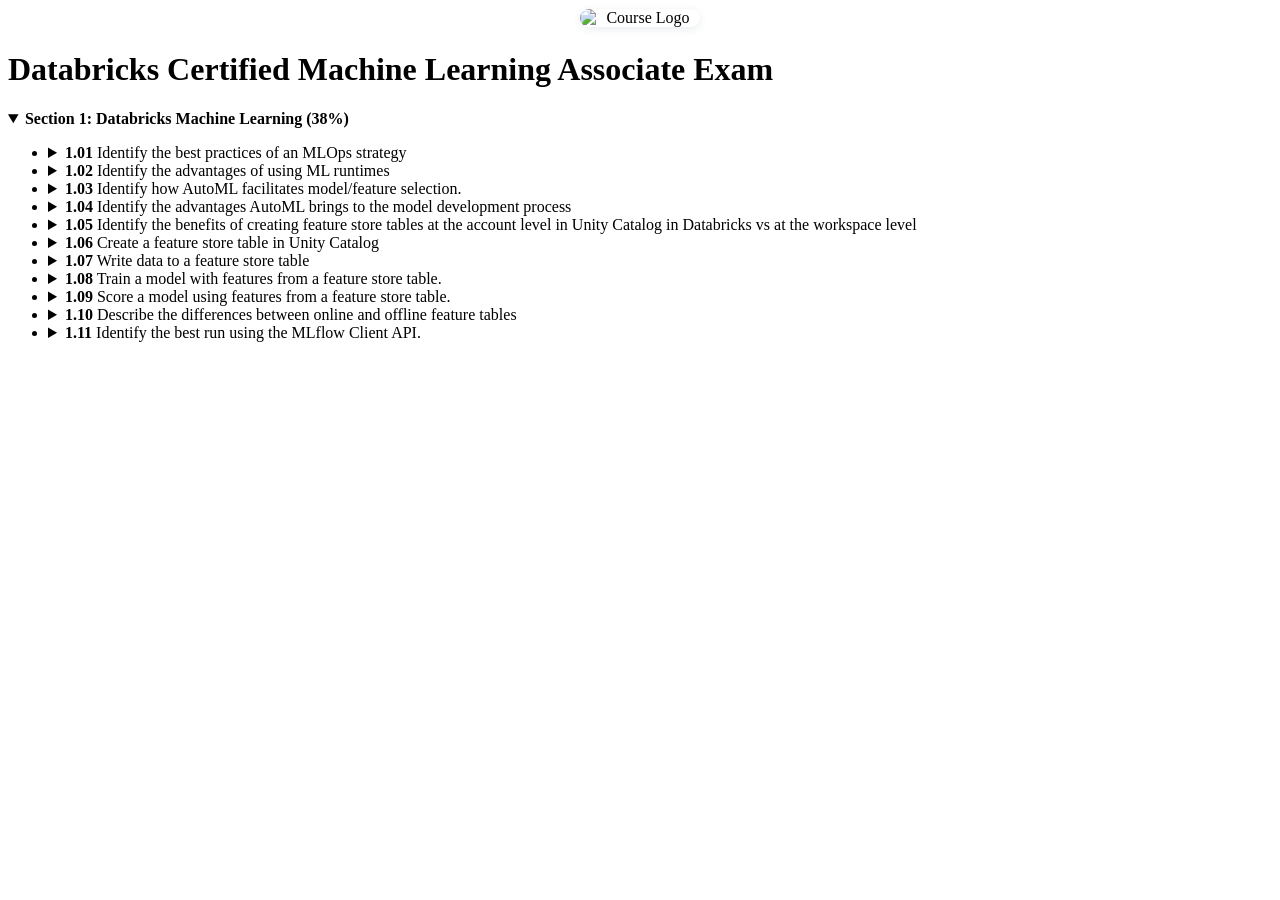
==== section-1/index.html @ 44535ce2 "update" ====
<!DOCTYPE html>
<html lang="en">

<head>
  <meta charset="UTF-8">
  <meta name="viewport" content="width=device-width, initial-scale=1.0">
  <title>Databricks Certified Machine Learning Associate Exam</title>
  <link rel="stylesheet" href="assets/style.css">
</head>

<body>
  <main>
    <div style="text-align:center;margin-bottom:1.5rem;">
      <img src="assets/badge.png" alt="Course Logo"
        style="max-width:120px;width:30vw;height:auto;display:inline-block;vertical-align:middle;box-shadow:0 2px 8px rgba(31,82,98,0.10);border-radius:12px;background:#fff;" />
    </div>
    <h1>Databricks Certified Machine Learning Associate Exam</h1>
   
   
<details open>
      <summary><strong>Section 1: Databricks Machine Learning (38%)</strong></summary>
      <ul>
        <li>
          <details>
            <summary><strong>1.01</strong> Identify the best practices of an MLOps strategy</summary>
            <div id="topic-1-01">
              <h3>Best Practices of an MLOps Strategy</h3>
              <p><strong>MLOps</strong> (Machine Learning Operations) is a set of practices that aims to deploy and
                maintain machine learning models in production reliably and efficiently. It combines ML, DevOps, and
                data engineering best practices.</p>
              <ul>
                <li><strong>Version Control:</strong> Use Git or similar tools for code, data, and model versioning.
                  Track all changes for reproducibility.</li>
                <li><strong>Automated Testing:</strong> Implement unit, integration, and data validation tests for ML
                  code and pipelines.</li>
                <li><strong>Continuous Integration/Continuous Deployment (CI/CD):</strong> Automate the build, test, and
                  deployment of ML models using CI/CD pipelines (e.g., Azure DevOps, GitHub Actions).</li>
                <li><strong>Experiment Tracking:</strong> Use tools like MLflow to log parameters, metrics, and
                  artifacts for each experiment.</li>
                <li><strong>Model Registry:</strong> Register models in a central registry (e.g., MLflow Model Registry,
                  Unity Catalog) for lifecycle management.</li>
                <li><strong>Reproducibility:</strong> Ensure that experiments and results can be reproduced by tracking
                  code, data, environment, and random seeds.</li>
                <li><strong>Monitoring:</strong> Monitor model performance, data drift, and system health in production.
                  Set up alerts for anomalies.</li>
                <li><strong>Collaboration:</strong> Foster collaboration between data scientists, engineers, and
                  business stakeholders using shared tools and documentation.</li>
                <li><strong>Security & Compliance:</strong> Protect data and models, manage access, and ensure
                  compliance with regulations (e.g., GDPR, HIPAA).</li>
                <li><strong>Rollback & Recovery:</strong> Have strategies for rolling back to previous model versions
                  and recovering from failures.</li>
              </ul>
              <h4>Example MLOps Workflow in Databricks</h4>
              <ol>
                <li>Develop and test models in collaborative notebooks.</li>
                <li>Track experiments and results with MLflow.</li>
                <li>Register the best model in Unity Catalog or MLflow Model Registry.</li>
                <li>Deploy the model using batch, real-time, or streaming endpoints.</li>
                <li>Monitor model performance and retrain as needed.</li>
              </ol>
              <h4>Practice Question</h4>
              <p><strong>Which of the following is NOT a best practice in MLOps?</strong></p>
              <ul>
                <li>A. Tracking experiments and model versions</li>
                <li>B. Manual deployment of models without automation</li>
                <li>C. Monitoring model performance in production</li>
                <li>D. Using CI/CD pipelines for model deployment</li>
              </ul>
              <details>
                <summary>Show Answer</summary>
                <p><strong>Answer:</strong> B. Manual deployment of models without automation is not a best practice.
                  Automation ensures reliability and repeatability.</p>
              </details>
            </div>
          
        </details>
        </li>
        <li>
          <details>
            <summary><strong>1.02</strong> Identify the advantages of using ML runtimes</summary>
            <div id="topic-1-02">
              <h3>Advantages of Using ML Runtimes</h3>
              <p><strong>ML runtimes</strong> are pre-configured environments optimized for machine learning workloads.
                In Databricks, ML runtimes include popular ML/DL libraries, GPU support, and integrations for experiment
                tracking and model management.</p>
              <ul>
                <li><strong>Ready-to-use Environments:</strong> No need to manually install or configure ML libraries
                  (e.g., scikit-learn, TensorFlow, PyTorch, XGBoost).</li>
                <li><strong>Optimized Performance:</strong> Libraries and drivers are tuned for distributed computing
                  and GPU acceleration.</li>
                <li><strong>Consistency:</strong> Ensures all team members use the same environment, reducing “works on
                  my machine” issues.</li>
                <li><strong>Security & Compliance:</strong> Regularly updated with security patches and compliance
                  features.</li>
                <li><strong>Integration:</strong> Built-in support for MLflow, Feature Store, and Unity Catalog for
                  seamless experiment tracking and model management.</li>
                <li><strong>Scalability:</strong> Easily scale compute resources for large datasets and distributed
                  training.</li>
                <li><strong>Support for AutoML:</strong> ML runtimes are required for using Databricks AutoML features.
                </li>
              </ul>
              <h4>Example</h4>
              <p>When you select a Databricks ML Runtime for your cluster, you get immediate access to all major ML
                libraries and tools, saving setup time and reducing errors.</p>
              <h4>Practice Question</h4>
              <p><strong>What is a key benefit of using a Databricks ML Runtime?</strong></p>
              <ul>
                <li>A. You must manually install all ML libraries</li>
                <li>B. It provides a pre-configured environment with optimized libraries</li>
                <li>C. It only supports basic Python scripts</li>
                <li>D. It does not support distributed training</li>
              </ul>
              <details>
                <summary>Show Answer</summary>
                <p><strong>Answer:</strong> B. ML Runtimes provide a pre-configured environment with optimized libraries
                  for ML workloads.</p>
              </details>
            </div>
          </details>
        </li>
        <li>
          <details>
            <summary><strong>1.03</strong> Identify how AutoML facilitates model/feature selection.</summary>
            <div id="topic-1-03">
              <h3>How AutoML Facilitates Model/Feature Selection</h3>
              <p><strong>AutoML</strong> (Automated Machine Learning) automates the process of model and feature
                selection, making it easier and faster to build high-quality models.</p>
              <ul>
                <li><strong>Automated Model Selection:</strong> AutoML tests multiple algorithms (e.g., logistic
                  regression, random forest, XGBoost) and selects the best-performing one based on evaluation metrics.
                </li>
                <li><strong>Feature Engineering:</strong> Automatically creates, transforms, and selects features that
                  improve model performance.</li>
                <li><strong>Hyperparameter Tuning:</strong> Searches for the best hyperparameters for each algorithm.
                </li>
                <li><strong>Data Preprocessing:</strong> Handles missing values, encoding, scaling, and outlier
                  detection automatically.</li>
                <li><strong>Experiment Tracking:</strong> Logs all runs, parameters, and results for easy comparison and
                  reproducibility.</li>
                <li><strong>Model Explainability:</strong> Provides feature importance and model interpretation tools.
                </li>
              </ul>
              <h4>Example in Databricks</h4>
              <p>With Databricks AutoML, you can launch an AutoML experiment from the UI or with a single command.
                AutoML will:</p>
              <ol>
                <li>Analyze your dataset and problem type (classification/regression).</li>
                <li>Try multiple models and feature sets.</li>
                <li>Return the best model, code, and feature importance report.</li>
              </ol>
              <h4>Practice Question</h4>
              <p><strong>What does AutoML do to help with feature selection?</strong></p>
              <ul>
                <li>A. Randomly drops features</li>
                <li>B. Automatically creates and selects the most relevant features</li>
                <li>C. Only uses the first column in the dataset</li>
                <li>D. Ignores feature importance</li>
              </ul>
              <details>
                <summary>Show Answer</summary>
                <p><strong>Answer:</strong> B. AutoML automatically creates and selects the most relevant features for
                  the model.</p>
              </details>
            </div>
          </details>
        </li>
        <li>
          <details>
            <summary><strong>1.04</strong> Identify the advantages AutoML brings to the model development process
            </summary>
            <div id="topic-1-04">
              <h3>Advantages AutoML Brings to the Model Development Process</h3>
              <ul>
                <li><strong>Speed:</strong> Automates repetitive tasks, reducing time to deploy a model.</li>
                <li><strong>Accessibility:</strong> Enables non-experts to build and deploy models with minimal coding.
                </li>
                <li><strong>Consistency:</strong> Standardizes the model development process, reducing human error.</li>
                <li><strong>Comprehensive Search:</strong> Explores a wide range of algorithms, features, and
                  hyperparameters.</li>
                <li><strong>Best Practices:</strong> Applies proven data science and engineering best practices
                  automatically.</li>
                <li><strong>Reproducibility:</strong> Logs all steps, parameters, and results for easy review and audit.
                </li>
                <li><strong>Model Explainability:</strong> Provides feature importance and model interpretation tools.
                </li>
                <li><strong>Integration:</strong> Seamlessly integrates with MLflow, Feature Store, and Unity Catalog in
                  Databricks.</li>
              </ul>
              <h4>Example</h4>
              <p>Databricks AutoML can automatically generate a notebook with the code for the best model, making it
                easy to review, customize, and productionize.</p>
              <h4>Practice Question</h4>
              <p><strong>Which is NOT an advantage of using AutoML?</strong></p>
              <ul>
                <li>A. Faster model development</li>
                <li>B. Manual hyperparameter tuning only</li>
                <li>C. Consistent application of best practices</li>
                <li>D. Model explainability</li>
              </ul>
              <details>
                <summary>Show Answer</summary>
                <p><strong>Answer:</strong> B. AutoML automates hyperparameter tuning; manual tuning only is not an
                  advantage.</p>
              </details>
            </div>
          </details>
        </li>
        <li>
          <details>
            <summary><strong>1.05</strong> Identify the benefits of creating feature store tables at the account level
              in Unity Catalog in Databricks vs at the workspace level</summary>
            <div id="topic-1-05">
              <h3>Benefits of Creating Feature Store Tables at the Account Level in Unity Catalog vs Workspace Level
              </h3>
              <ul>
                <li><strong>Centralized Management:</strong> Account-level tables are accessible across all workspaces
                  in the account, enabling organization-wide feature sharing and governance.</li>
                <li><strong>Data Consistency:</strong> Ensures all teams use the same, validated features, reducing
                  duplication and errors.</li>
                <li><strong>Access Control:</strong> Unity Catalog provides fine-grained access control and auditing at
                  the account level, improving security and compliance.</li>
                <li><strong>Collaboration:</strong> Facilitates collaboration between teams and projects by making
                  features universally available.</li>
                <li><strong>Scalability:</strong> Supports large-scale ML initiatives by allowing features to be reused
                  and managed centrally.</li>
                <li><strong>Lineage & Governance:</strong> Track feature usage, lineage, and ownership across the
                  organization.</li>
                <li><strong>Workspace-level tables</strong> are only available within a single workspace, limiting reuse
                  and collaboration.</li>
              </ul>
              <h4>Example</h4>
              <p>Creating a feature table at the account level in Unity Catalog allows a data science team in one
                workspace to use features engineered by another team in a different workspace, with consistent access
                controls and audit trails.</p>
              <h4>Practice Question</h4>
              <p><strong>What is a key benefit of account-level feature store tables in Unity Catalog?</strong></p>
              <ul>
                <li>A. Features are only available in one workspace</li>
                <li>B. Features can be shared and governed across all workspaces in the account</li>
                <li>C. No access control is possible</li>
                <li>D. Features cannot be reused</li>
              </ul>
              <details>
                <summary>Show Answer</summary>
                <p><strong>Answer:</strong> B. Account-level tables enable sharing and governance across all workspaces
                  in the account.</p>
              </details>
            </div>
          </details>
        </li>
        <li>
          <details>
            <summary><strong>1.06</strong> Create a feature store table in Unity Catalog</summary>
            <div id="topic-1-06"></div>
          </details>
        </li>
        <li>
          <details>
            <summary><strong>1.07</strong> Write data to a feature store table</summary>
            <div id="topic-1-07"></div>
          </details>
        </li>
        <li>
          <details>
            <summary><strong>1.08</strong> Train a model with features from a feature store table.</summary>
            <div id="topic-1-08"></div>
          </details>
        </li>
        <li>
          <details>
            <summary><strong>1.09</strong> Score a model using features from a feature store table.</summary>
            <div id="topic-1-09"></div>
          </details>
        </li>
        <li>
          <details>
            <summary><strong>1.10</strong> Describe the differences between online and offline feature tables</summary>
            <div id="topic-1-10"></div>
          </details>
        </li>
        <li>
          <details>
            <summary><strong>1.11</strong> Identify the best run using the MLflow Client API.</summary>
            <div id="topic-1-11">
            </div>
          </details>
        </li>
      </ul>
      </details>
  </main>
  <script>
    // Smooth expand/collapse for details
    document.querySelectorAll('details').forEach(d => {
      d.addEventListener('toggle', function () {
        if (d.open) {
          d.scrollIntoView({ behavior: 'smooth', block: 'start' });
        }
      });
    });

    // Quiz feedback (for future interactive quizzes)
    document.querySelectorAll('.quiz-question input[type="radio"]').forEach(input => {
      input.addEventListener('change', function () {
        const parent = input.closest('.quiz-question');
        parent.querySelectorAll('.quiz-feedback').forEach(fb => fb.style.display = 'none');
        if (input.dataset.correct === 'true') {
          parent.querySelector('.quiz-feedback.correct').style.display = 'block';
        } else {
          parent.querySelector('.quiz-feedback.incorrect').style.display = 'block';
        }
      });
    });
  </script>
</body>

</html>
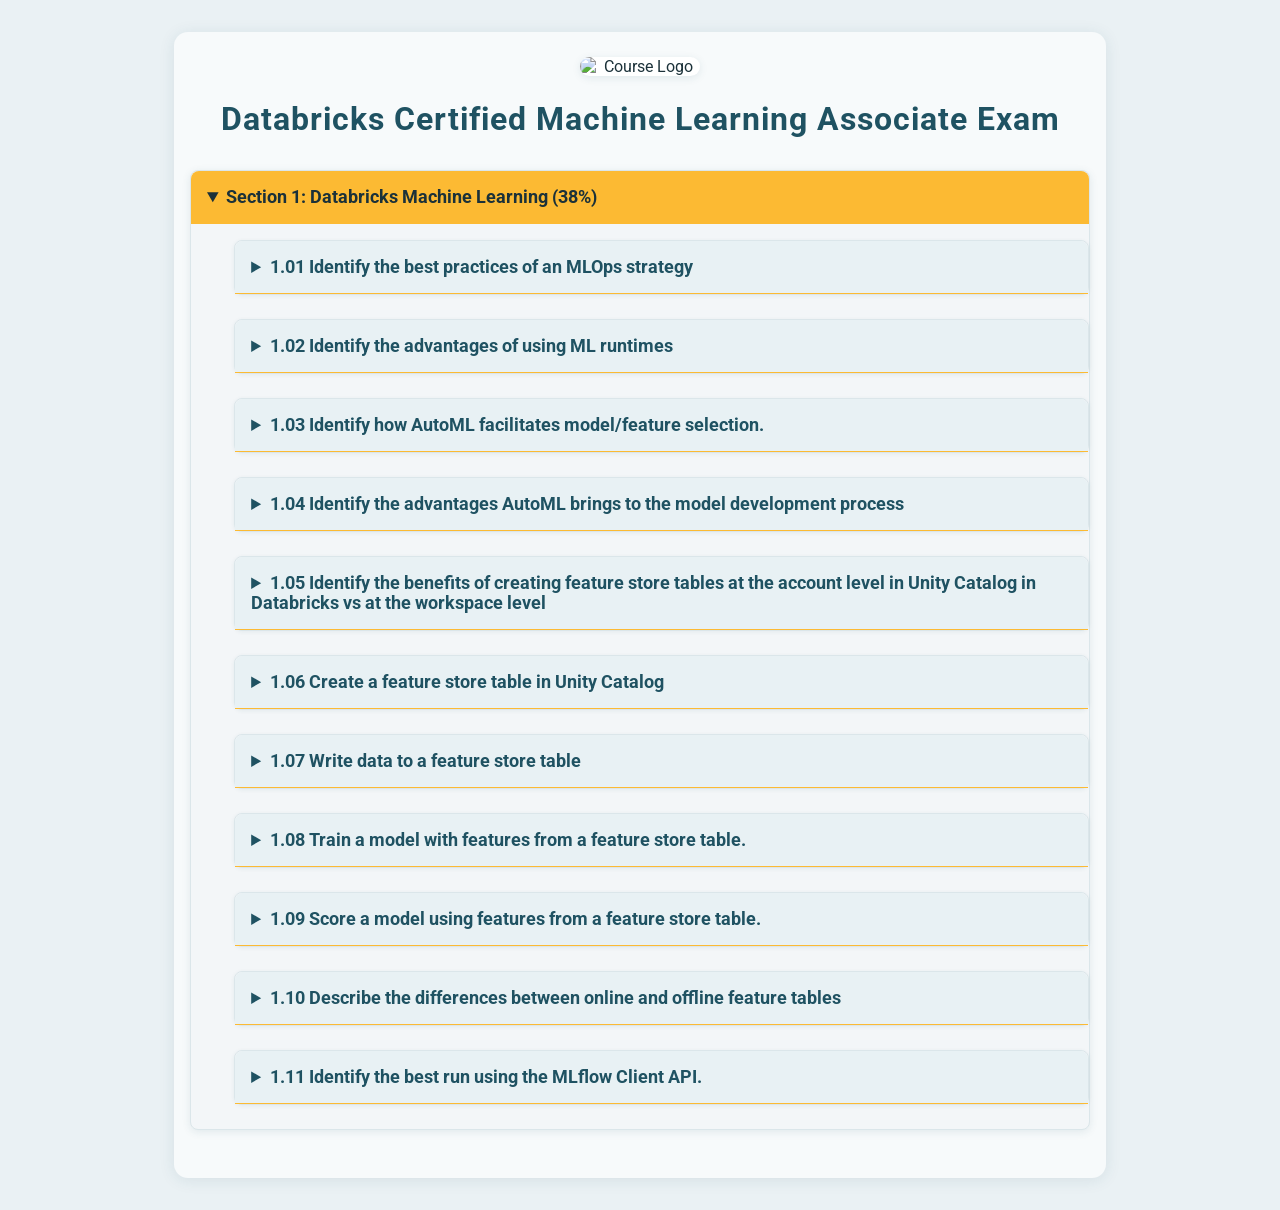
==== commit 32276be5: "update" ====
--- a/section-1/index.html
+++ b/section-1/index.html
@@ -5,7 +5,7 @@
   <meta charset="UTF-8">
   <meta name="viewport" content="width=device-width, initial-scale=1.0">
   <title>Databricks Certified Machine Learning Associate Exam</title>
-  <link rel="stylesheet" href="assets/style.css">
+  <link rel="stylesheet" href="../assets/style.css">
 </head>
 
 <body>
--- a/assets/style.css
+++ b/assets/style.css
@@ -0,0 +1,160 @@
+
+/* Google Fonts */
+@import url('https://fonts.googleapis.com/css2?family=Roboto:wght@400;700&display=swap');
+
+body {
+	font-family: 'Roboto', Arial, sans-serif;
+	margin: 0;
+	padding: 0;
+	background: #f7f9fb;
+	color: #222;
+}
+
+main {
+	max-width: 900px;
+	margin: 2rem auto;
+	padding: 1rem;
+	background: #fff;
+	border-radius: 12px;
+	box-shadow: 0 2px 16px rgba(0,0,0,0.07);
+}
+
+h1 {
+	text-align: center;
+	color: #1a73e8;
+	margin-bottom: 2rem;
+}
+
+
+body {
+	font-family: 'Roboto', Arial, sans-serif;
+	margin: 0;
+	padding: 0;
+	background: #eaf1f4;
+	color: #1b3139;
+}
+
+main {
+	max-width: 900px;
+	margin: 2rem auto;
+	padding: 1.5rem 1rem;
+	background: #f7fafb;
+	border-radius: 14px;
+	box-shadow: 0 2px 16px rgba(31,82,98,0.10);
+}
+
+h1 {
+	text-align: center;
+	color: #1f5262;
+	margin-bottom: 2rem;
+	letter-spacing: 1px;
+}
+
+details {
+	margin-bottom: 1.5rem;
+	border-radius: 8px;
+	background: #f3f6f8;
+	box-shadow: 0 1px 4px rgba(31,82,98,0.07);
+	transition: box-shadow 0.2s;
+	border: 1px solid #dbe6ea;
+}
+details[open] {
+	box-shadow: 0 2px 8px rgba(31,82,98,0.10);
+}
+summary {
+	font-size: 1.1rem;
+	font-weight: 700;
+	padding: 1rem;
+	cursor: pointer;
+	outline: none;
+	color: #1f5262;
+	border-radius: 8px 8px 0 0;
+	background: #e8f1f4;
+	transition: background 0.2s;
+	border-bottom: 1px solid #fcba33;
+}
+details[open] > summary {
+	background: #fcba33;
+	color: #1b3139;
+}
+summary::-webkit-details-marker {
+	display: none;
+}
+
+ul, ol {
+	margin-left: 1.5rem;
+	list-style: none;
+	padding-left: 1.2em;
+}
+
+li {
+	margin-bottom: 0.5rem;
+	position: relative;
+}
+
+div[id^="topic-"] {
+	padding: 1rem 1.5rem;
+	background: #fff;
+	border-radius: 0 0 8px 8px;
+	box-shadow: 0 1px 4px rgba(31,82,98,0.04);
+	margin-bottom: 1rem;
+	color: #1b3139;
+}
+
+h3, h4 {
+	color: #1f5262;
+	margin-top: 0.5rem;
+}
+
+/* Quiz/Practice Question Styles */
+details > ul, details > ol {
+	margin-bottom: 0.5rem;
+}
+details > details {
+	margin-top: 0.5rem;
+}
+.quiz-feedback {
+	margin-top: 0.5rem;
+	padding: 0.5rem 1rem;
+	border-radius: 6px;
+	background: #fffbe6;
+	color: #1b3139;
+	font-weight: 500;
+	display: none;
+	border: 1px solid #fcba33;
+}
+.quiz-feedback.incorrect {
+	background: #ffeaea;
+	color: #b71c1c;
+	border: 1px solid #f5c2c7;
+}
+
+/* Responsive Design */
+@media (max-width: 700px) {
+	main {
+		max-width: 98vw;
+		padding: 0.5rem;
+	}
+	div[id^="topic-"] {
+		padding: 0.5rem 0.5rem;
+	}
+	summary {
+		font-size: 1rem;
+		padding: 0.7rem;
+	}
+}
+
+@media (max-width: 480px) {
+	h1 {
+		font-size: 1.3rem;
+	}
+	summary {
+		font-size: 0.95rem;
+	}
+	main {
+		padding: 0.2rem;
+	}
+}
+
+/* Add Font Awesome for icons (if needed) */
+@import url('https://cdnjs.cloudflare.com/ajax/libs/font-awesome/6.4.0/css/all.min.css');
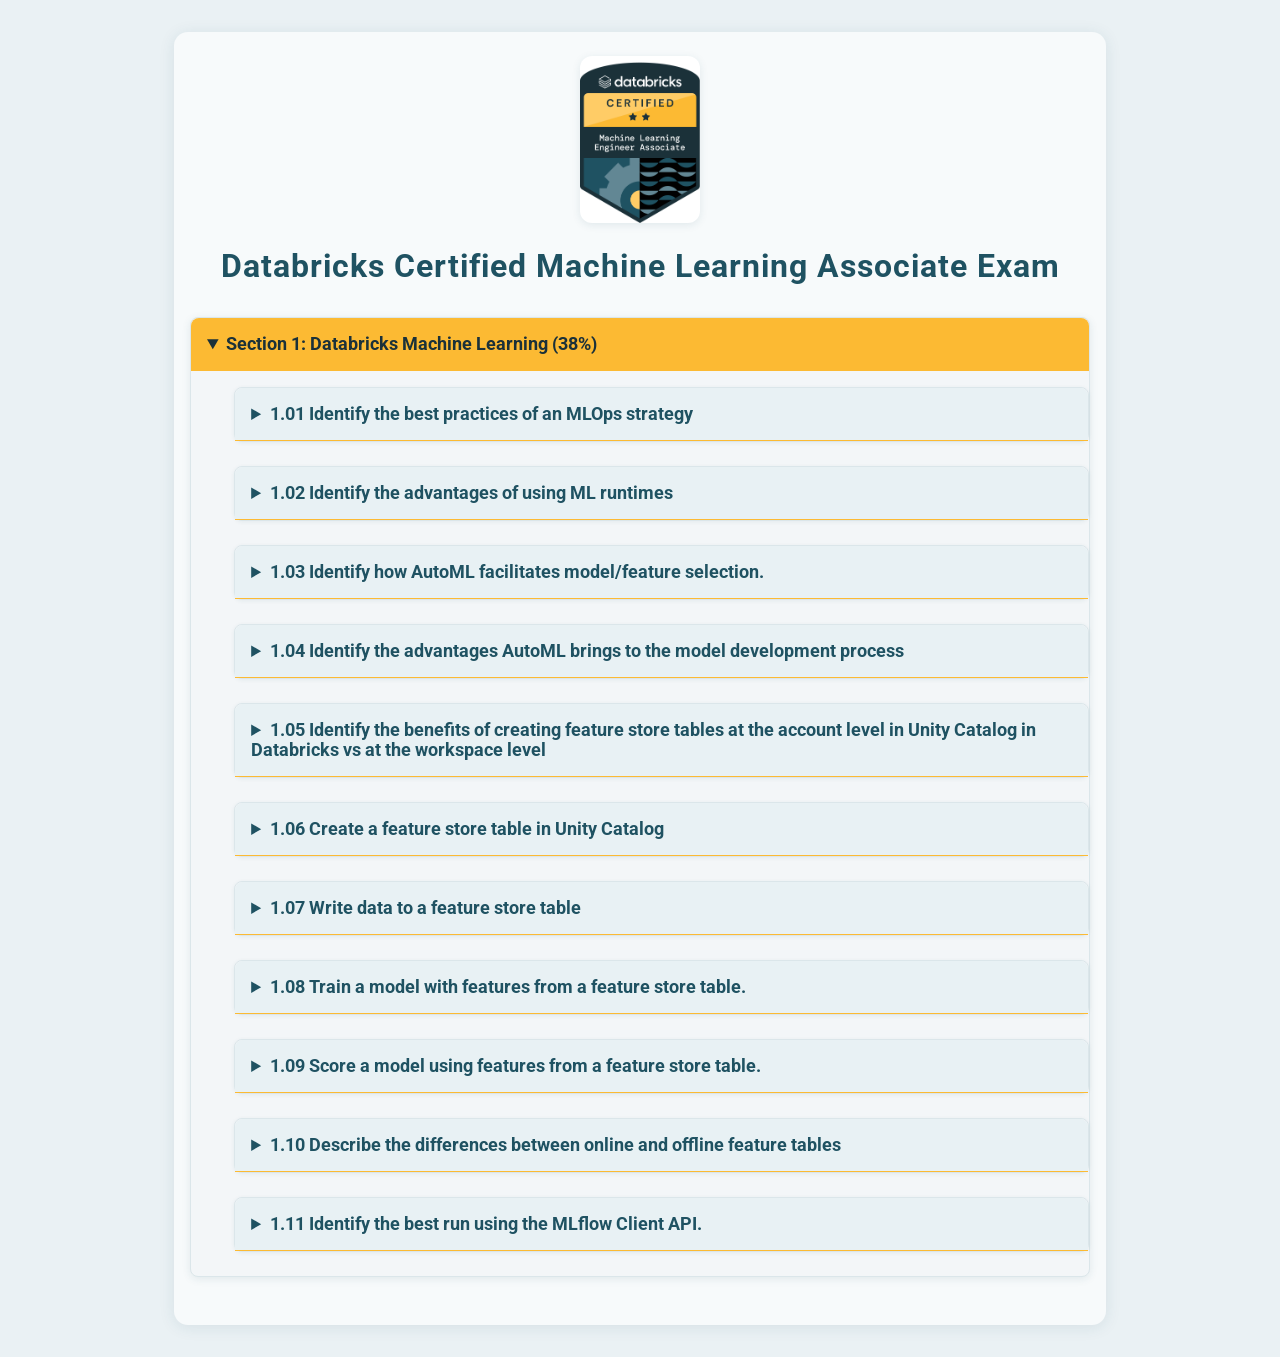
==== commit 4dc78d81: "update" ====
--- a/section-1/index.html
+++ b/section-1/index.html
@@ -11,7 +11,7 @@
 <body>
   <main>
     <div style="text-align:center;margin-bottom:1.5rem;">
-      <img src="assets/badge.png" alt="Course Logo"
+      <img src="../assets/badge.png" alt="Course Logo"
         style="max-width:120px;width:30vw;height:auto;display:inline-block;vertical-align:middle;box-shadow:0 2px 8px rgba(31,82,98,0.10);border-radius:12px;background:#fff;" />
     </div>
     <h1>Databricks Certified Machine Learning Associate Exam</h1>
